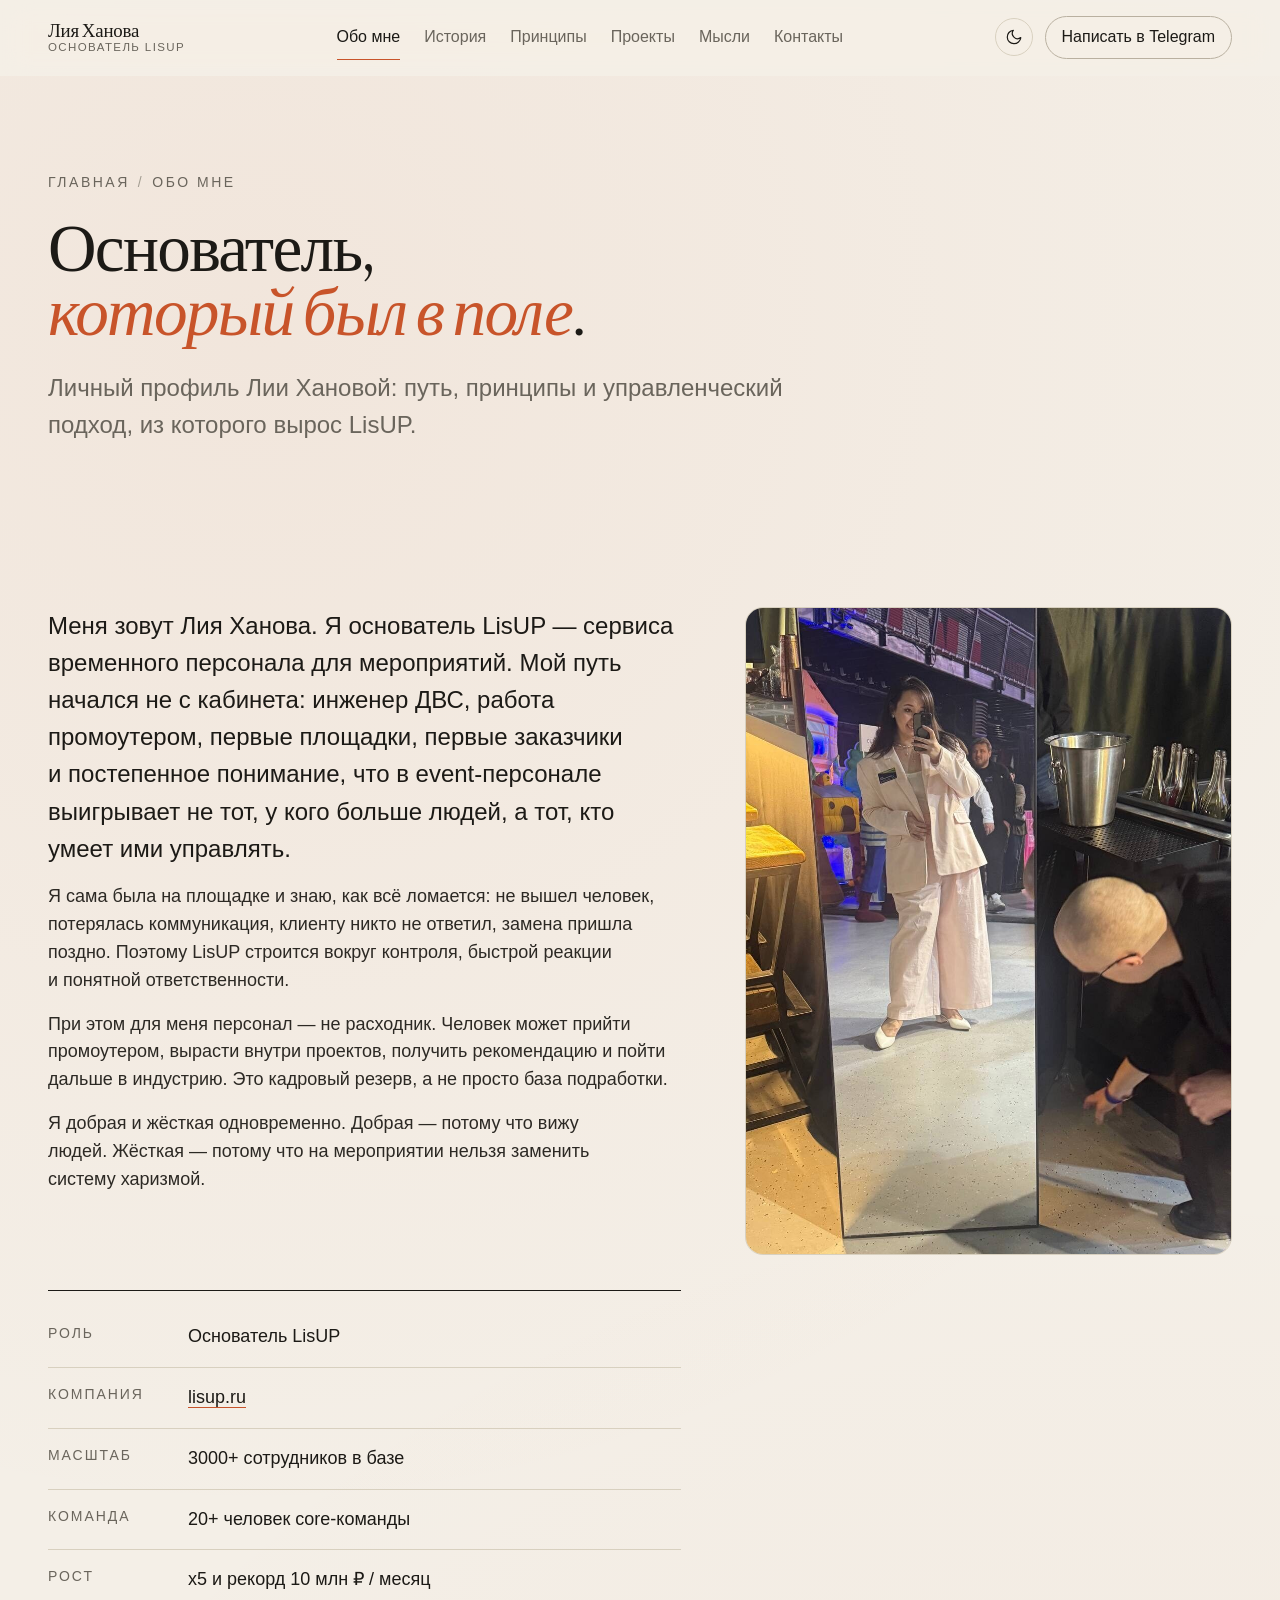
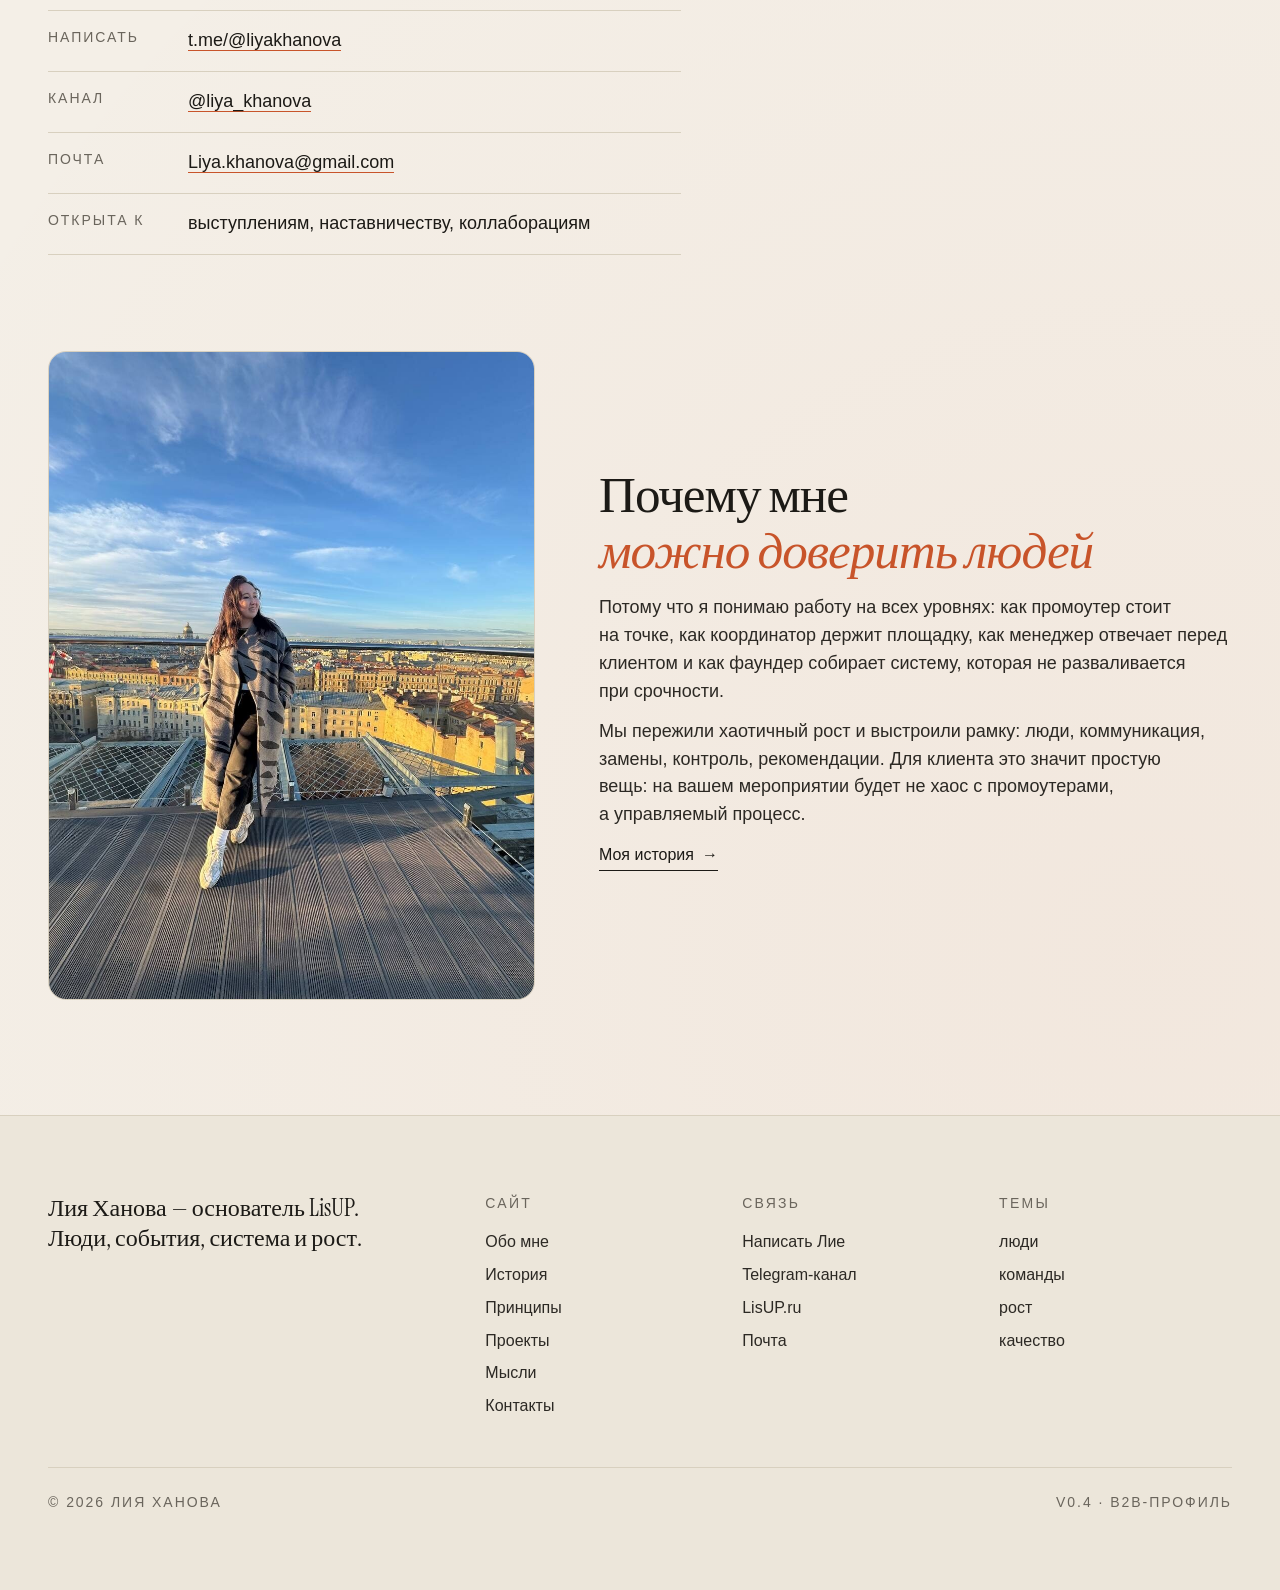
==== about.html @ 0cf1e31a "Add files via upload" ====
<!doctype html>
<html lang="ru" data-theme="light">
  <head>
    <meta charset="utf-8" />
    <meta name="viewport" content="width=device-width, initial-scale=1" />
    <title>Обо мне — Лия Ханова</title>
    <meta name="description" content="Кто я: человек, руководитель и основатель LisUP. Личный профиль без резюме." />
    <meta name="theme-color" content="#F4EFE7" />
    <meta property="og:title" content="Обо мне — Лия Ханова" />
    <meta property="og:description" content="Кто я: человек, руководитель и основатель LisUP. Личный профиль без резюме." />
    <meta property="og:type" content="profile" />
    <meta property="og:locale" content="ru_RU" />
    <meta property="og:image" content="assets/images/liya-hero-portrait.jpg" />

    <link rel="preconnect" href="https://api.fontshare.com" />
    <link rel="preconnect" href="https://fonts.googleapis.com" />
    <link rel="preconnect" href="https://fonts.gstatic.com" crossorigin />
    <link href="https://api.fontshare.com/v2/css?f[]=satoshi@300,400,500,700&display=swap" rel="stylesheet" />
    <link href="https://fonts.googleapis.com/css2?family=Instrument+Serif:ital@0;1&display=swap" rel="stylesheet" />

    <link rel="stylesheet" href="styles.css" />

    <script type="application/ld+json">
      {
        "@context": "https://schema.org",
        "@type": "Person",
        "name": "Лия Ханова",
        "jobTitle": "Основатель LisUP",
        "url": "https://lisup.ru",
        "email": "Liya.khanova@gmail.com",
        "sameAs": ["https://t.me/liyakhanova", "https://t.me/liya_khanova", "https://lisup.ru"],
        "worksFor": { "@type": "Organization", "name": "LisUP", "url": "https://lisup.ru" }
      }
    </script>
  </head>
  <body>
    <a class="sr-only-focusable" href="#main">Перейти к содержимому</a>

    <header class="site-header" id="header">
      <a class="brand" href="index.html" aria-label="Лия Ханова, на главную">
        <span class="brand__text">
          <span class="brand__name">Лия Ханова</span>
          <span class="brand__role">основатель LisUP</span>
        </span>
      </a>

      <nav class="site-nav" aria-label="Главная навигация">
          <a href="about.html" aria-current="page">Обо мне</a>
          <a href="story.html">История</a>
          <a href="principles.html">Принципы</a>
          <a href="projects.html">Проекты</a>
          <a href="thoughts.html">Мысли</a>
          <a href="contacts.html">Контакты</a>
      </nav>

      <div class="header-actions">
        <button class="theme-toggle" data-theme-toggle aria-label="Переключить тему" type="button"></button>
        <a class="btn btn--ghost header-cta" href="https://t.me/liyakhanova" target="_blank" rel="noopener">Написать в&nbsp;Telegram</a>
      </div>

      <button class="menu-toggle" type="button" aria-label="Открыть меню" aria-expanded="false" aria-controls="mobile-nav">
        <span></span><span></span><span></span>
      </button>
    </header>

    <div class="mobile-nav" id="mobile-nav" hidden>
      <a href="index.html">Главная</a>
      <a href="about.html" aria-current="page">Обо мне</a>
      <a href="story.html">История</a>
      <a href="principles.html">Принципы</a>
      <a href="projects.html">Проекты</a>
      <a href="thoughts.html">Мысли</a>
      <a href="contacts.html">Контакты</a>
      <a href="https://t.me/liyakhanova" target="_blank" rel="noopener">Написать →</a>
      <a href="https://t.me/liya_khanova" target="_blank" rel="noopener">Почитать канал →</a>
      <a href="https://lisup.ru" target="_blank" rel="noopener">LisUP →</a>
    </div>

    <main id="main">
      <header class="page-head">
        <p class="page-head__crumbs"><a href="index.html">Главная</a><span aria-hidden="true">/</span><span>обо&nbsp;мне</span></p>
        <h1>Основатель,<br /><em>который был в&nbsp;поле</em>.</h1>
        <p class="page-head__lede">Личный профиль Лии Хановой: путь, принципы и&nbsp;управленческий подход, из&nbsp;которого вырос LisUP.</p>
      </header>

      <section class="about section">
        <div class="about__grid">
          <div class="about__intro">
            <p>
              Меня зовут Лия Ханова. Я&nbsp;основатель LisUP&nbsp;— сервиса временного
              персонала для мероприятий. Мой путь начался не&nbsp;с&nbsp;кабинета:
              инженер ДВС, работа промоутером, первые площадки, первые заказчики
              и&nbsp;постепенное понимание, что в&nbsp;event-персонале выигрывает
              не&nbsp;тот, у&nbsp;кого больше людей, а&nbsp;тот, кто умеет ими управлять.
            </p>
            <p>
              Я&nbsp;сама была на&nbsp;площадке и&nbsp;знаю, как всё ломается:
              не&nbsp;вышел человек, потерялась коммуникация, клиенту никто
              не&nbsp;ответил, замена пришла поздно. Поэтому LisUP строится
              вокруг контроля, быстрой реакции и&nbsp;понятной ответственности.
            </p>
            <p>
              При этом для меня персонал&nbsp;— не&nbsp;расходник. Человек может
              прийти промоутером, вырасти внутри проектов, получить рекомендацию
              и&nbsp;пойти дальше в&nbsp;индустрию. Это кадровый резерв, а&nbsp;не&nbsp;просто
              база подработки.
            </p>
            <p>
              Я&nbsp;добрая и&nbsp;жёсткая одновременно. Добрая&nbsp;— потому что
              вижу людей. Жёсткая&nbsp;— потому что на&nbsp;мероприятии нельзя
              заменить систему харизмой.
            </p>
          </div>

          <figure class="about__photo">
            <img src="assets/images/liya-mirror-portrait.jpg" alt="Лия в светлом костюме перед зеркалом" width="960" height="1280" loading="lazy" decoding="async" />
          </figure>

          <aside class="about__facts">
            <dl>
              <div><dt>Роль</dt><dd>Основатель LisUP</dd></div>
              <div><dt>Компания</dt><dd><a href="https://lisup.ru" target="_blank" rel="noopener">lisup.ru</a></dd></div>
              <div><dt>Масштаб</dt><dd>3000+ сотрудников в&nbsp;базе</dd></div>
              <div><dt>Команда</dt><dd>20+ человек core-команды</dd></div>
              <div><dt>Рост</dt><dd>x5 и&nbsp;рекорд 10&nbsp;млн ₽ / месяц</dd></div>
              <div><dt>Написать</dt><dd><a href="https://t.me/liyakhanova" target="_blank" rel="noopener">t.me/@liyakhanova</a></dd></div>
              <div><dt>Канал</dt><dd><a href="https://t.me/liya_khanova" target="_blank" rel="noopener">@liya_khanova</a></dd></div>
              <div><dt>Почта</dt><dd><a href="mailto:Liya.khanova@gmail.com">Liya.khanova@gmail.com</a></dd></div>
              <div><dt>Открыта&nbsp;к</dt><dd>выступлениям, наставничеству, коллаборациям</dd></div>
            </dl>
          </aside>
        </div>

        <div class="about__second">
          <figure>
            <img src="assets/images/liya-hero-rooftop.jpg" alt="Лия на крыше с панорамой города" width="960" height="1280" loading="lazy" decoding="async" />
          </figure>
          <div>
            <h2>Почему мне<br /><em>можно доверить людей</em></h2>
            <p>
              Потому что я&nbsp;понимаю работу на&nbsp;всех уровнях: как промоутер
              стоит на&nbsp;точке, как координатор держит площадку, как менеджер
              отвечает перед клиентом и&nbsp;как фаундер собирает систему, которая
              не&nbsp;разваливается при срочности.
            </p>
            <p>
              Мы&nbsp;пережили хаотичный рост и&nbsp;выстроили рамку: люди,
              коммуникация, замены, контроль, рекомендации. Для клиента это
              значит простую вещь: на&nbsp;вашем мероприятии будет не&nbsp;хаос
              с&nbsp;промоутерами, а&nbsp;управляемый процесс.
            </p>
            <p>
              <a class="link-arrow" href="story.html">Моя история <span aria-hidden="true">→</span></a>
            </p>
          </div>
        </div>
      </section>

    </main>

    <footer class="site-footer">
      <div class="site-footer__inner">
        <div class="site-footer__brand">
          <p class="site-footer__tag">
            Лия Ханова — основатель LisUP.<br />
            Люди, события, система и&nbsp;рост.
          </p>
        </div>

        <nav class="site-footer__nav" aria-label="Подвал">
          <div>
            <p class="site-footer__heading">Сайт</p>
            <a href="about.html">Обо мне</a>
            <a href="story.html">История</a>
            <a href="principles.html">Принципы</a>
            <a href="projects.html">Проекты</a>
            <a href="thoughts.html">Мысли</a>
            <a href="contacts.html">Контакты</a>
          </div>
          <div>
            <p class="site-footer__heading">Связь</p>
            <a href="https://t.me/liyakhanova" target="_blank" rel="noopener">Написать Лие</a>
            <a href="https://t.me/liya_khanova" target="_blank" rel="noopener">Telegram-канал</a>
            <a href="https://lisup.ru" target="_blank" rel="noopener">LisUP.ru</a>
            <a href="mailto:Liya.khanova@gmail.com">Почта</a>
          </div>
          <div>
            <p class="site-footer__heading">Темы</p>
            <span>люди</span>
            <span>команды</span>
            <span>рост</span>
            <span>качество</span>
          </div>
        </nav>
      </div>

      <div class="site-footer__legal">
        <span>© 2026 Лия Ханова</span>
        <span>v0.4 · B2B-профиль</span>
      </div>
    </footer>

    <script src="script.js" defer></script>
  <script data-pplx-inline-edit>
(function () {
  if (window === window.top) return;

  const allowedParentOrigins = ["https://www.perplexity.ai","https://perplexity.ai","https://testing.perplexity.ai","https://staging.perplexity.ai","https://*.preview.i.perplexity.ai","http://localhost:3000","http://127.0.0.1:3000","http://localhost:5173","http://127.0.0.1:5173"];
  const MAX_FONT_BYTES = 500 * 1024;
  const MAX_TOTAL_FONT_BYTES = 2 * 1024 * 1024;
  let scrollForwarding = false;
  let scrollRaf = 0;
  let trustedTopOrigin = null;

  // Allow entries like "https://*.preview.i.perplexity.ai" — the wildcard
  // matches a single DNS label (no dots), so "https://*.foo" cannot stretch
  // across multiple labels.
  function matchesAllowedOrigin(origin) {
    if (!origin) return false;
    for (const entry of allowedParentOrigins) {
      if (!entry.includes("*")) {
        if (entry === origin) return true;
        continue;
      }
      const pattern = new RegExp(
        "^" +
          entry.replace(/[.+?^${}()|[\]\\]/g, "\\$&").replace(/\*/g, "[^.]+") +
          "$",
      );
      if (pattern.test(origin)) return true;
    }
    return false;
  }

  // Trust decision: when the sender is same-origin-visible (event.origin is a
  // real origin like https://www.perplexity.ai) we trust event.origin directly.
  // When event.origin is "null" (opaque broker srcdoc), we fall back to the
  // broker's stamped `parentOrigin` to identify the top window. The fallback
  // is claim-only — we rely on the browser's native `targetOrigin` enforcement
  // on the response path (see postToTrustedTop) to ensure replies can't be
  // delivered to anyone but the actual top window of that claimed origin.
  function getTrustedParentOrigin(event) {
    const forwardedParentOrigin =
      typeof event.data.parentOrigin === "string" ? event.data.parentOrigin : null;
    const parentOrigin = event.origin === "null" ? forwardedParentOrigin : event.origin;
    return matchesAllowedOrigin(parentOrigin) ? parentOrigin : null;
  }

  // All responses go to window.top with targetOrigin = the allowlisted origin.
  // An attacker that iframes us inside their own null-origin broker can claim
  // any parentOrigin they like, but the browser will drop the reply whenever
  // the real top's origin doesn't match — so the screenshot never leaves.
  function postToTrustedTop(message) {
    if (!trustedTopOrigin) return;
    try {
      window.top.postMessage(message, trustedTopOrigin);
    } catch (_error) {}
  }

  function inlineAll(original, clone) {
    if (original.nodeType !== 1 || clone.nodeType !== 1) return;

    try {
      const computedStyle = getComputedStyle(original);
      // cssText on a computed style is the serialized declaration in modern
      // Chromium/Safari — a single read beats enumerating ~400 longhand
      // properties. Firefox returns "" here, so we fall back on empty.
      const serialized = computedStyle.cssText;
      if (serialized) {
        clone.style.cssText = serialized;
      } else {
        const parts = new Array(computedStyle.length);
        for (let index = 0; index < computedStyle.length; index += 1) {
          const property = computedStyle[index];
          parts[index] = `${property}:${computedStyle.getPropertyValue(property)};`;
        }
        clone.style.cssText = parts.join("");
      }
    } catch (_error) {}

    const originalChildren = original.children;
    const clonedChildren = clone.children;
    for (
      let index = 0;
      index < originalChildren.length && index < clonedChildren.length;
      index += 1
    ) {
      inlineAll(originalChildren[index], clonedChildren[index]);
    }
  }

  function extractFontUrl(srcValue) {
    const matches = [
      ...srcValue.matchAll(
        /url\(["']?([^"')]+)["']?\)(?:\s*format\(["']?([^"')]+)["']?\))?/gi,
      ),
    ];
    if (matches.length === 0) return null;
    const woff2 = matches.find((m) => m[2] && m[2].toLowerCase().includes("woff2"));
    if (woff2) return woff2[1];
    const woff = matches.find((m) => m[2] && m[2].toLowerCase().includes("woff"));
    if (woff) return woff[1];
    return matches[0][1];
  }

  // Cache resolved font URL -> data URI across captures. Fonts on a page
  // essentially never change, and a batch run emits multiple captures back to
  // back — without this we'd refetch + re-base64 every time.
  const fontDataUriCache = new Map();
  const SRC_DECLARATION_RE = /src\s*:\s*[^;}]+/i;

  async function fetchAsDataUri(url) {
    if (fontDataUriCache.has(url)) return fontDataUriCache.get(url);
    let dataUri = null;
    try {
      const response = await fetch(url, { mode: "cors", credentials: "omit" });
      if (response.ok) {
        const blob = await response.blob();
        if (blob.size <= MAX_FONT_BYTES) {
          dataUri = await new Promise((resolve) => {
            const reader = new FileReader();
            reader.onloadend = () =>
              resolve(typeof reader.result === "string" ? reader.result : null);
            reader.onerror = () => resolve(null);
            reader.readAsDataURL(blob);
          });
        }
      }
    } catch (_error) {
      dataUri = null;
    }
    fontDataUriCache.set(url, dataUri);
    return dataUri;
  }

  function collectFontFaceRuleTexts() {
    const rules = [];
    for (const sheet of document.styleSheets) {
      let cssRules;
      try {
        cssRules = sheet.cssRules;
      } catch (_error) {
        continue;
      }
      if (!cssRules) continue;
      for (const rule of cssRules) {
        const cssText = rule.cssText || "";
        if (cssText.startsWith("@font-face")) rules.push(cssText);
      }
    }
    return rules;
  }

  async function buildInlinedFontCss() {
    const ruleTexts = collectFontFaceRuleTexts();
    if (ruleTexts.length === 0) return null;

    const resolved = ruleTexts.map((cssText) => {
      if (!SRC_DECLARATION_RE.test(cssText)) return null;
      const srcMatch = cssText.match(/src\s*:\s*([^;}]+)[;}]/i);
      if (!srcMatch) return null;
      const url = extractFontUrl(srcMatch[1]);
      if (!url) return null;
      try {
        return { cssText, url: new URL(url, document.baseURI).href };
      } catch (_error) {
        return null;
      }
    });

    const dataUris = await Promise.all(
      resolved.map((entry) => (entry ? fetchAsDataUri(entry.url) : Promise.resolve(null))),
    );

    const inlined = [];
    let totalBytes = 0;
    for (let index = 0; index < resolved.length; index += 1) {
      const entry = resolved[index];
      const dataUri = dataUris[index];
      if (!entry || !dataUri) continue;
      const approxBytes = dataUri.length * 0.75;
      if (totalBytes + approxBytes > MAX_TOTAL_FONT_BYTES) break;
      totalBytes += approxBytes;
      inlined.push(entry.cssText.replace(SRC_DECLARATION_RE, `src: url("${dataUri}")`));
    }
    return inlined.length > 0 ? inlined.join("\n") : null;
  }

  function stripExternal(clone) {
    const images = clone.querySelectorAll("img");
    for (let index = 0; index < images.length; index += 1) {
      const src = images[index].getAttribute("src");
      if (src && !src.startsWith("data:")) images[index].removeAttribute("src");
    }

    const elements = clone.querySelectorAll("*");
    for (let index = 0; index < elements.length; index += 1) {
      const style = elements[index].style.cssText;
      if (style && style.includes("url(")) {
        elements[index].style.cssText = style.replace(
          /url\(["']?(?!data:)[^)"']*["']?\)/gi,
          "none",
        );
      }
    }
  }

  function emitScroll() {
    scrollRaf = 0;
    if (!scrollForwarding) return;
    postToTrustedTop({
      type: "INLINE_EDIT_SCROLL",
      scrollX: window.scrollX,
      scrollY: window.scrollY,
    });
  }

  window.addEventListener(
    "scroll",
    function () {
      if (!scrollForwarding || scrollRaf) return;
      scrollRaf = requestAnimationFrame(emitScroll);
    },
    { passive: true, capture: true },
  );

  async function handleCaptureRequest(event) {
    const requestId = event.data.requestId;
    const scrollX = window.scrollX;
    const scrollY = window.scrollY;
    const width = window.innerWidth;
    const height = window.innerHeight;

    function postResult(dataUrl) {
      postToTrustedTop({
        type: "INLINE_EDIT_SCREENSHOT_RESULT",
        requestId,
        dataUrl,
        scrollX,
        scrollY,
      });
    }

    try {
      // Wait for any pending web fonts to resolve so both inline metrics and
      // the @font-face inlining below see the same loaded faces.
      if (document.fonts && document.fonts.ready) {
        try {
          await document.fonts.ready;
        } catch (_error) {}
      }

      const clone = document.documentElement.cloneNode(true);
      inlineAll(document.documentElement, clone);

      const removedNodes = clone.querySelectorAll("script,link[rel=\"stylesheet\"],style");
      for (let index = 0; index < removedNodes.length; index += 1) {
        removedNodes[index].remove();
      }

      stripExternal(clone);

      // Re-embed web fonts as data-URI @font-face rules so the SVG rasterizer
      // can resolve them — external font URLs aren't fetched during
      // foreignObject rendering, which would otherwise force a fallback face
      // and change text metrics.
      const inlinedFontCss = await buildInlinedFontCss();
      if (inlinedFontCss) {
        const styleEl = document.createElement("style");
        styleEl.textContent = inlinedFontCss;
        const head = clone.querySelector("head");
        if (head) head.appendChild(styleEl);
        else clone.insertBefore(styleEl, clone.firstChild);
      }

      const html = new XMLSerializer().serializeToString(clone);
      const svg =
        `<svg xmlns="http://www.w3.org/2000/svg" width="${width}" height="${height}">` +
        '<foreignObject width="100%" height="100%">' +
        `<div xmlns="http://www.w3.org/1999/xhtml" style="width:${width}px;height:${height}px;overflow:hidden">` +
        `<div style="transform:translate(-${scrollX}px,-${scrollY}px);transform-origin:top left">` +
        html +
        "</div></div></foreignObject></svg>";
      const svgUrl = `data:image/svg+xml;charset=utf-8,${encodeURIComponent(svg)}`;
      const image = new Image();
      image.onload = function () {
        const canvas = document.createElement("canvas");
        canvas.width = width;
        canvas.height = height;
        canvas.getContext("2d").drawImage(image, 0, 0);
        postResult(canvas.toDataURL("image/png"));
      };
      image.onerror = function () {
        postResult(null);
      };
      image.src = svgUrl;
    } catch (_error) {
      postResult(null);
    }
  }

  window.addEventListener("message", function (event) {
    if (!event.data) return;
    // Only accept messages from the direct parent frame. Blocks sibling /
    // unrelated-window postMessage senders that could otherwise reach us.
    if (event.source !== window.parent) return;

    const trustedParentOrigin = getTrustedParentOrigin(event);
    if (!trustedParentOrigin) return;
    trustedTopOrigin = trustedParentOrigin;

    if (event.data.type === "INLINE_EDIT_SCROLL_START") {
      scrollForwarding = true;
      emitScroll();
      return;
    }

    if (event.data.type === "INLINE_EDIT_SCROLL_STOP") {
      scrollForwarding = false;
      if (scrollRaf) cancelAnimationFrame(scrollRaf);
      scrollRaf = 0;
      return;
    }

    if (event.data.type !== "INLINE_EDIT_CAPTURE_REQUEST") return;

    handleCaptureRequest(event);
  });
})();


</script></body>
</html>
---- styles.css ----
/* ==========================================================================
   Liya Khanova — Personal Profile (multipage)
   Editorial-modern: warm paper, deep ink, single warm clay accent.
   Display: Instrument Serif (italic for emotion). Body: Satoshi.
   ========================================================================== */

/* ---------- Tokens ---------- */

:root,
[data-theme='light'] {
  --paper: #f4efe7;
  --paper-2: #ece6da;
  --paper-3: #e3dccd;
  --color-bg: var(--paper);
  --color-surface: #faf6ee;
  --color-surface-2: #efe9dd;

  --ink: #1c1a16;
  --ink-soft: #2c2924;
  --color-text: var(--ink);
  --color-text-muted: #6a655c;
  --color-text-faint: #a39d92;
  --color-text-inverse: var(--paper);

  --accent: #c8542a;
  --accent-deep: #9d3a1a;
  --accent-soft: #e58f6c;
  --accent-tint: #f3d6c8;

  --color-primary: var(--accent);
  --color-primary-hover: var(--accent-deep);

  --border: #d8d0bf;
  --border-strong: #b9b0a0;

  --text-xs: clamp(0.75rem, 0.7rem + 0.25vw, 0.875rem);
  --text-sm: clamp(0.875rem, 0.8rem + 0.35vw, 1rem);
  --text-base: clamp(1rem, 0.95rem + 0.25vw, 1.125rem);
  --text-lg: clamp(1.125rem, 1rem + 0.75vw, 1.5rem);
  --text-xl: clamp(1.5rem, 1.2rem + 1.25vw, 2.25rem);
  --text-2xl: clamp(2rem, 1.2rem + 2.5vw, 3.5rem);
  --text-3xl: clamp(2.5rem, 1rem + 4vw, 5rem);
  --text-hero: clamp(2.65rem, 0.75rem + 5.35vw, 6.15rem);

  --space-1: 0.25rem;
  --space-2: 0.5rem;
  --space-3: 0.75rem;
  --space-4: 1rem;
  --space-5: 1.25rem;
  --space-6: 1.5rem;
  --space-8: 2rem;
  --space-10: 2.5rem;
  --space-12: 3rem;
  --space-16: 4rem;
  --space-20: 5rem;
  --space-24: 6rem;
  --space-32: 8rem;

  --radius-sm: 4px;
  --radius-md: 10px;
  --radius-lg: 18px;
  --radius-xl: 28px;
  --radius-full: 9999px;

  --transition: 220ms cubic-bezier(0.16, 1, 0.3, 1);

  --content-narrow: 720px;
  --content-default: 1080px;
  --content-wide: 1280px;

  --font-display: 'Instrument Serif', 'Iowan Old Style', Georgia, serif;
  --font-body:
    'Satoshi', 'Inter', -apple-system, BlinkMacSystemFont, 'Segoe UI', sans-serif;
}

[data-theme='dark'] {
  --paper: #14110d;
  --paper-2: #1b1814;
  --paper-3: #221e18;
  --color-bg: var(--paper);
  --color-surface: #1b1814;
  --color-surface-2: #211d17;

  --ink: #ece5d4;
  --ink-soft: #d8d1bf;
  --color-text: var(--ink);
  --color-text-muted: #9a9282;
  --color-text-faint: #6a6356;
  --color-text-inverse: #1c1a16;

  --accent: #e57b4f;
  --accent-deep: #c8542a;
  --accent-soft: #f4a884;
  --accent-tint: #3a2a22;

  --color-primary: var(--accent);
  --color-primary-hover: var(--accent-soft);

  --border: #36312a;
  --border-strong: #514a40;
}

/* ---------- Reset & base ---------- */

*,
*::before,
*::after {
  box-sizing: border-box;
  margin: 0;
  padding: 0;
}

html {
  -webkit-font-smoothing: antialiased;
  -moz-osx-font-smoothing: grayscale;
  text-rendering: optimizeLegibility;
  scroll-behavior: smooth;
  scroll-padding-top: 96px;
}

body {
  min-height: 100dvh;
  font-family: var(--font-body);
  font-size: var(--text-base);
  line-height: 1.55;
  color: var(--color-text);
  background: var(--color-bg);
  font-feature-settings: 'ss01', 'ss02', 'cv11';
  background-image:
    radial-gradient(circle at 20% 10%, color-mix(in oklab, var(--accent) 6%, transparent), transparent 40%),
    radial-gradient(circle at 90% 80%, color-mix(in oklab, var(--accent) 5%, transparent), transparent 50%);
}

img,
svg,
video {
  display: block;
  max-width: 100%;
  height: auto;
}
ul[role='list'],
ol[role='list'] {
  list-style: none;
}
input,
button,
textarea,
select {
  font: inherit;
  color: inherit;
}
button {
  cursor: pointer;
  background: none;
  border: none;
}

h1,
h2,
h3,
h4 {
  text-wrap: balance;
  line-height: 1.08;
  font-weight: 500;
  letter-spacing: -0.01em;
}
p {
  text-wrap: pretty;
  max-width: 64ch;
}

a {
  color: inherit;
  text-decoration: none;
  transition:
    color var(--transition),
    background var(--transition),
    border-color var(--transition),
    opacity var(--transition);
}

::selection {
  background: var(--accent);
  color: var(--paper);
}

:focus-visible {
  outline: 2px solid var(--accent);
  outline-offset: 3px;
  border-radius: 4px;
}

@media (prefers-reduced-motion: reduce) {
  *,
  *::before,
  *::after {
    animation-duration: 0.01ms !important;
    animation-iteration-count: 1 !important;
    transition-duration: 0.01ms !important;
    scroll-behavior: auto !important;
  }
}

.sr-only-focusable {
  position: absolute;
  left: -9999px;
}
.sr-only-focusable:focus {
  left: var(--space-4);
  top: var(--space-4);
  background: var(--ink);
  color: var(--paper);
  padding: var(--space-2) var(--space-4);
  z-index: 100;
  border-radius: 4px;
}

/* ---------- Layout helpers ---------- */

.section {
  padding-block: clamp(var(--space-16), 9vw, var(--space-32));
  padding-inline: clamp(var(--space-4), 4vw, var(--space-12));
  max-width: var(--content-wide);
  margin-inline: auto;
}

.section--narrow {
  max-width: 920px;
}

.section__num {
  font-family: var(--font-body);
  font-size: var(--text-xs);
  letter-spacing: 0.18em;
  text-transform: uppercase;
  color: var(--color-text-muted);
  margin-bottom: var(--space-8);
}

.section__title {
  font-family: var(--font-display);
  font-size: var(--text-2xl);
  font-weight: 400;
  line-height: 1;
  letter-spacing: -0.02em;
  color: var(--ink);
  margin-bottom: var(--space-6);
}
.section__title em {
  font-style: italic;
  color: var(--accent);
}

.section__lede {
  font-size: var(--text-lg);
  color: var(--color-text-muted);
  max-width: 56ch;
  margin-bottom: var(--space-12);
}

/* ---------- Buttons ---------- */

.btn {
  display: inline-flex;
  align-items: center;
  gap: var(--space-2);
  padding: 0.75rem 1.25rem;
  font-size: var(--text-sm);
  font-weight: 500;
  border-radius: var(--radius-full);
  border: 1px solid transparent;
  cursor: pointer;
  white-space: nowrap;
}
.btn--primary {
  background: var(--ink);
  color: var(--paper);
}
.btn--primary:hover {
  background: var(--accent);
  color: var(--paper);
}
.btn--ghost {
  background: transparent;
  color: var(--ink);
  border-color: var(--border-strong);
}
.btn--ghost:hover {
  border-color: var(--ink);
  background: var(--ink);
  color: var(--paper);
}

/* ---------- Header ---------- */

.site-header {
  position: sticky;
  top: 0;
  z-index: 50;
  display: flex;
  align-items: center;
  gap: var(--space-6);
  padding: var(--space-4) clamp(var(--space-4), 4vw, var(--space-12));
  background: color-mix(in oklab, var(--paper) 88%, transparent);
  backdrop-filter: saturate(180%) blur(14px);
  -webkit-backdrop-filter: saturate(180%) blur(14px);
  border-bottom: 1px solid transparent;
  transition: border-color var(--transition);
}
.site-header.is-scrolled {
  border-bottom-color: var(--border);
}

.brand {
  display: flex;
  align-items: center;
  color: var(--ink);
  flex-shrink: 0;
}
.brand__text {
  display: flex;
  flex-direction: column;
  line-height: 1.1;
}
.brand__name {
  font-family: var(--font-display);
  font-size: 1.18rem;
  letter-spacing: -0.01em;
}
.brand__role {
  font-size: 0.72rem;
  letter-spacing: 0.12em;
  text-transform: uppercase;
  color: var(--color-text-muted);
}

.site-nav {
  display: flex;
  gap: var(--space-6);
  margin-inline: auto;
}
.site-nav a {
  font-size: var(--text-sm);
  color: var(--color-text-muted);
  position: relative;
  padding: var(--space-2) 0;
}
.site-nav a:hover,
.site-nav a[aria-current='page'] {
  color: var(--ink);
}
.site-nav a::after {
  content: '';
  position: absolute;
  inset: auto 0 -2px 0;
  height: 1px;
  background: var(--accent);
  transform: scaleX(0);
  transform-origin: left;
  transition: transform var(--transition);
}
.site-nav a:hover::after,
.site-nav a[aria-current='page']::after {
  transform: scaleX(1);
}

.header-actions {
  display: flex;
  align-items: center;
  gap: var(--space-3);
}
.theme-toggle {
  width: 38px;
  height: 38px;
  display: grid;
  place-items: center;
  border-radius: 50%;
  border: 1px solid var(--border);
  color: var(--ink);
}
.theme-toggle:hover {
  border-color: var(--ink);
  background: var(--ink);
  color: var(--paper);
}
.header-cta {
  padding: 0.5rem 1rem;
  font-size: var(--text-sm);
}

.menu-toggle {
  display: none;
  width: 40px;
  height: 40px;
  flex-direction: column;
  justify-content: center;
  gap: 5px;
  align-items: center;
  border: 1px solid var(--border);
  border-radius: 50%;
  color: var(--ink);
}
.menu-toggle span {
  display: block;
  width: 16px;
  height: 1.5px;
  background: currentColor;
}

.mobile-nav {
  position: fixed;
  inset: 64px 0 auto 0;
  z-index: 49;
  background: var(--paper);
  border-bottom: 1px solid var(--border);
  padding: var(--space-6) var(--space-4) var(--space-8);
  display: none; /* show only on mobile breakpoint when not [hidden] */
  flex-direction: column;
  gap: var(--space-4);
}
.mobile-nav[hidden] {
  display: none !important;
}
.mobile-nav a {
  font-family: var(--font-display);
  font-size: var(--text-xl);
  color: var(--ink);
  border-bottom: 1px solid var(--border);
  padding-bottom: var(--space-2);
}
.mobile-nav a[aria-current='page'] {
  color: var(--accent);
}

@media (max-width: 980px) {
  .site-nav,
  .header-cta {
    display: none;
  }
  .menu-toggle {
    display: flex;
  }
  .header-actions {
    margin-inline-start: auto;
  }
  .mobile-nav:not([hidden]) {
    display: flex;
  }
}

/* ---------- Page Header (interior pages) ---------- */

.page-head {
  max-width: var(--content-wide);
  margin: 0 auto;
  padding: clamp(var(--space-12), 8vw, var(--space-24)) clamp(var(--space-4), 4vw, var(--space-12)) clamp(var(--space-8), 4vw, var(--space-12));
}
.page-head__crumbs {
  display: flex;
  gap: var(--space-2);
  align-items: center;
  font-size: var(--text-xs);
  letter-spacing: 0.18em;
  text-transform: uppercase;
  color: var(--color-text-muted);
  margin-bottom: var(--space-6);
}
.page-head__crumbs a:hover {
  color: var(--accent);
}
.page-head__crumbs span[aria-hidden='true'] {
  color: var(--color-text-faint);
}
.page-head h1 {
  font-family: var(--font-display);
  font-weight: 400;
  font-size: var(--text-3xl);
  line-height: 0.95;
  letter-spacing: -0.025em;
  color: var(--ink);
  max-width: 22ch;
}
.page-head h1 em {
  font-style: italic;
  color: var(--accent);
}
.page-head__lede {
  margin-top: var(--space-6);
  font-size: var(--text-lg);
  color: var(--color-text-muted);
  max-width: 60ch;
}

/* ---------- Hero (home) ---------- */

.hero {
  max-width: var(--content-wide);
  margin-inline: auto;
  padding: clamp(var(--space-10), 5vw, var(--space-20)) clamp(var(--space-4), 4vw, var(--space-12));
  display: grid;
  grid-template-columns: 1.4fr 1fr;
  gap: clamp(var(--space-8), 5vw, var(--space-16));
  align-items: center;
  min-height: calc(100vh - 76px);
}
.hero__grid {
  display: flex;
  flex-direction: column;
  gap: var(--space-5);
}

.hero__eyebrow {
  display: inline-flex;
  align-items: center;
  gap: var(--space-2);
  font-size: var(--text-xs);
  letter-spacing: 0.18em;
  text-transform: uppercase;
  color: var(--color-text-muted);
}
.hero__eyebrow .dot {
  width: 8px;
  height: 8px;
  border-radius: 50%;
  background: var(--accent);
  box-shadow: 0 0 0 4px color-mix(in oklab, var(--accent) 25%, transparent);
}

.hero__title {
  font-family: var(--font-display);
  font-weight: 400;
  font-size: var(--text-hero);
  line-height: 0.95;
  letter-spacing: -0.025em;
  color: var(--ink);
}
.hero__title em {
  font-style: italic;
  color: var(--accent);
}

.hero__lede {
  font-size: clamp(1.05rem, 0.95rem + 0.45vw, 1.32rem);
  color: var(--ink-soft);
  max-width: 52ch;
  line-height: 1.42;
}

.hero__actions {
  display: flex;
  gap: var(--space-3);
  flex-wrap: wrap;
  margin-top: var(--space-2);
}

.hero__meta {
  margin-top: var(--space-5);
  display: grid;
  grid-template-columns: repeat(2, minmax(0, 1fr));
  gap: var(--space-6);
  padding-top: var(--space-6);
  border-top: 1px solid var(--border);
  max-width: 540px;
}
.hero__meta div {
  display: flex;
  flex-direction: column;
  gap: 2px;
}
.hero__meta-key {
  font-size: var(--text-xs);
  letter-spacing: 0.16em;
  text-transform: uppercase;
  color: var(--color-text-faint);
}
.hero__meta-val {
  font-size: var(--text-sm);
  color: var(--ink-soft);
}

.hero__portrait {
  position: relative;
  background: var(--paper-2);
  border: 1px solid var(--border);
  border-radius: var(--radius-xl);
  padding: var(--space-3);
  aspect-ratio: 1 / 1;
  overflow: hidden;
}
.hero__portrait img {
  width: 100%;
  height: 100%;
  object-fit: cover;
  object-position: 60% 30%;
  border-radius: calc(var(--radius-xl) - 8px);
}
.hero__sticker {
  position: absolute;
  inset: var(--space-5) auto auto var(--space-5);
  background: var(--paper);
  border: 1px solid var(--ink);
  padding: 6px 14px;
  border-radius: var(--radius-full);
  font-size: 0.72rem;
  letter-spacing: 0.18em;
  color: var(--ink);
}
.hero__caption {
  position: absolute;
  inset: auto var(--space-5) var(--space-5) auto;
  background: var(--paper);
  border: 1px solid var(--border);
  padding: var(--space-2) var(--space-3);
  border-radius: var(--radius-full);
  font-size: var(--text-xs);
  letter-spacing: 0.04em;
  display: flex;
  align-items: center;
  gap: var(--space-2);
  color: var(--color-text-muted);
}

@media (max-width: 880px) {
  .hero {
    grid-template-columns: 1fr;
    min-height: auto;
    padding-block: var(--space-12);
  }
  .hero__portrait {
    order: -1;
    aspect-ratio: 1 / 1;
    max-width: 480px;
    margin-inline: auto;
    width: 100%;
  }
}

/* ---------- Ticker ---------- */

.ticker {
  border-top: 1px solid var(--border);
  border-bottom: 1px solid var(--border);
  background: var(--paper-2);
  overflow: hidden;
  font-family: var(--font-display);
  font-style: italic;
  font-size: clamp(2rem, 4vw, 4rem);
  color: var(--ink);
}
.ticker__track {
  display: inline-flex;
  gap: var(--space-8);
  padding: var(--space-6) 0;
  white-space: nowrap;
  animation: ticker 38s linear infinite;
}
.ticker__track span:nth-child(2n) {
  color: var(--accent);
}
@keyframes ticker {
  to {
    transform: translateX(-50%);
  }
}

/* ---------- Manifesto / pull text ---------- */

.manifesto.section {
  max-width: 1100px;
}
.manifesto__grid {
  display: grid;
  grid-template-columns: 1.6fr 1fr;
  gap: clamp(var(--space-6), 5vw, var(--space-16));
  align-items: end;
}
.manifesto__text {
  font-family: var(--font-display);
  font-size: clamp(1.5rem, 1rem + 2.5vw, 2.75rem);
  line-height: 1.18;
  color: var(--ink);
  max-width: 28ch;
  letter-spacing: -0.015em;
}
.manifesto__text mark {
  background: linear-gradient(180deg, transparent 60%, var(--accent-tint) 60%);
  color: inherit;
  padding: 0 0.1em;
}
.manifesto__photo {
  border-radius: var(--radius-lg);
  overflow: hidden;
  border: 1px solid var(--border);
  background: var(--paper-2);
}
.manifesto__photo img {
  width: 100%;
  height: 100%;
  aspect-ratio: 3 / 4;
  object-fit: cover;
  object-position: 50% 30%;
}
.manifesto__photo figcaption {
  font-size: var(--text-xs);
  letter-spacing: 0.16em;
  text-transform: uppercase;
  color: var(--color-text-muted);
  padding: var(--space-3);
  text-align: center;
}
@media (max-width: 800px) {
  .manifesto__grid {
    grid-template-columns: 1fr;
  }
}

/* ---------- Highlights (home) ---------- */

.highlights.section {
  max-width: var(--content-wide);
}
.highlights__grid {
  display: grid;
  grid-template-columns: repeat(3, 1fr);
  gap: var(--space-4);
}
.highlight {
  display: flex;
  flex-direction: column;
  border: 1px solid var(--border);
  border-radius: var(--radius-lg);
  background: var(--paper);
  overflow: hidden;
  transition: transform var(--transition), border-color var(--transition);
}
.highlight:hover {
  transform: translateY(-3px);
  border-color: var(--ink);
}
.highlight figure {
  aspect-ratio: 4 / 3;
  overflow: hidden;
  background: var(--paper-2);
}
.highlight figure img {
  width: 100%;
  height: 100%;
  object-fit: cover;
  transition: transform 600ms cubic-bezier(0.16, 1, 0.3, 1);
}
.highlight:hover figure img {
  transform: scale(1.04);
}
.highlight__body {
  padding: var(--space-5) var(--space-5) var(--space-6);
  display: flex;
  flex-direction: column;
  gap: var(--space-2);
  flex: 1;
}
.highlight__num {
  font-family: var(--font-display);
  font-style: italic;
  color: var(--accent);
  font-size: var(--text-lg);
}
.highlight h3 {
  font-family: var(--font-display);
  font-size: var(--text-xl);
  font-weight: 400;
}
.highlight p {
  color: var(--ink-soft);
  font-size: 0.98rem;
}
.highlight__more {
  margin-top: auto;
  padding-top: var(--space-3);
  font-size: var(--text-sm);
  color: var(--ink);
  border-top: 1px solid var(--border);
  display: inline-flex;
  align-items: center;
  gap: var(--space-2);
}
.highlight__more span {
  transition: transform var(--transition);
}
.highlight:hover .highlight__more {
  color: var(--accent);
}
.highlight:hover .highlight__more span {
  transform: translateX(4px);
}
@media (max-width: 800px) {
  .highlights__grid {
    grid-template-columns: 1fr;
  }
}

/* ---------- About ---------- */

.about.section {
  max-width: var(--content-wide);
}
.about__grid {
  display: grid;
  grid-template-columns: 1.3fr 1fr;
  grid-template-areas:
    'intro photo'
    'facts photo';
  gap: clamp(var(--space-6), 5vw, var(--space-16));
  align-items: start;
}
.about__intro {
  grid-area: intro;
}
.about__photo {
  grid-area: photo;
  position: sticky;
  top: 96px;
  border-radius: var(--radius-lg);
  overflow: hidden;
  border: 1px solid var(--border);
  background: var(--paper-2);
}
.about__photo img {
  width: 100%;
  aspect-ratio: 3 / 4;
  object-fit: cover;
  object-position: 50% 30%;
}
.about__facts {
  grid-area: facts;
  border-top: 1px solid var(--ink);
  padding-top: var(--space-4);
  margin-top: var(--space-4);
}
.about__intro p {
  font-size: var(--text-base);
  margin-bottom: var(--space-4);
  color: var(--ink-soft);
}
.about__intro p:first-of-type {
  font-size: var(--text-lg);
  color: var(--ink);
}
.about__facts dl {
  display: flex;
  flex-direction: column;
}
.about__facts dl > div {
  display: grid;
  grid-template-columns: 8rem 1fr;
  gap: var(--space-3);
  padding-block: var(--space-4);
  border-bottom: 1px solid var(--border);
}
.about__facts dt {
  font-size: var(--text-xs);
  letter-spacing: 0.14em;
  text-transform: uppercase;
  color: var(--color-text-muted);
}
.about__facts dd {
  font-size: var(--text-base);
  color: var(--ink);
}
.about__facts a {
  color: var(--ink);
  border-bottom: 1px solid var(--accent);
}
.about__facts a:hover {
  color: var(--accent);
}
.about__second {
  margin-top: clamp(var(--space-12), 8vw, var(--space-24));
  display: grid;
  grid-template-columns: 1fr 1.3fr;
  gap: clamp(var(--space-6), 5vw, var(--space-16));
  align-items: center;
}
.about__second figure {
  border-radius: var(--radius-lg);
  overflow: hidden;
  border: 1px solid var(--border);
}
.about__second img {
  width: 100%;
  aspect-ratio: 3 / 4;
  object-fit: cover;
  object-position: 50% 30%;
}
.about__second h2 {
  font-family: var(--font-display);
  font-size: var(--text-2xl);
  font-weight: 400;
  letter-spacing: -0.02em;
  margin-bottom: var(--space-4);
}
.about__second h2 em {
  font-style: italic;
  color: var(--accent);
}
.about__second p {
  color: var(--ink-soft);
  margin-bottom: var(--space-3);
}
@media (max-width: 880px) {
  .about__grid {
    grid-template-columns: 1fr;
    grid-template-areas:
      'photo'
      'intro'
      'facts';
  }
  .about__photo {
    position: static;
    max-width: 480px;
  }
  .about__second {
    grid-template-columns: 1fr;
  }
}

/* ---------- Principles ---------- */

.principles__list {
  list-style: none;
  display: grid;
  grid-template-columns: repeat(auto-fit, minmax(280px, 1fr));
  gap: 0;
  border-top: 1px solid var(--ink);
}
.principle {
  padding: var(--space-8) var(--space-6);
  border-bottom: 1px solid var(--border);
  border-right: 1px solid var(--border);
  display: flex;
  flex-direction: column;
  gap: var(--space-3);
  background: var(--paper);
  transition: background var(--transition);
}
.principle:hover {
  background: var(--paper-2);
}
.principle__num {
  font-family: var(--font-display);
  font-style: italic;
  font-size: var(--text-xl);
  color: var(--accent);
}
.principle h3 {
  font-family: var(--font-display);
  font-size: var(--text-lg);
  font-weight: 400;
}
.principle p {
  color: var(--ink-soft);
  font-size: 0.98rem;
}
.principle__quote {
  margin-top: var(--space-2);
  font-family: var(--font-display);
  font-style: italic;
  font-size: 1.05rem;
  color: var(--accent);
}
@media (max-width: 700px) {
  .principle {
    border-right: none !important;
  }
}

/* Principles inset photo (small) */
.principles__inset {
  display: grid;
  grid-template-columns: 1fr 1.6fr;
  gap: clamp(var(--space-6), 5vw, var(--space-16));
  align-items: center;
  margin-bottom: clamp(var(--space-12), 8vw, var(--space-20));
}
.principles__inset figure {
  border-radius: var(--radius-lg);
  overflow: hidden;
  border: 1px solid var(--border);
  background: var(--paper-2);
}
.principles__inset img {
  width: 100%;
  aspect-ratio: 3 / 4;
  object-fit: cover;
  object-position: 60% 50%;
}
.principles__inset blockquote {
  font-family: var(--font-display);
  font-size: clamp(1.5rem, 1rem + 2vw, 2.5rem);
  line-height: 1.18;
  color: var(--ink);
  max-width: 28ch;
}
.principles__inset cite {
  display: block;
  margin-top: var(--space-3);
  font-size: var(--text-xs);
  letter-spacing: 0.18em;
  text-transform: uppercase;
  font-style: normal;
  color: var(--color-text-muted);
}
@media (max-width: 800px) {
  .principles__inset {
    grid-template-columns: 1fr;
  }
}

/* ---------- Pull Quote ---------- */

.pullquote {
  max-width: 980px;
  margin: clamp(var(--space-12), 8vw, var(--space-24)) auto;
  padding: 0 clamp(var(--space-4), 4vw, var(--space-12));
  text-align: center;
}
.pullquote blockquote {
  font-family: var(--font-display);
  font-size: clamp(1.75rem, 1rem + 3vw, 3.25rem);
  line-height: 1.15;
  letter-spacing: -0.015em;
  color: var(--ink);
  font-style: italic;
}
.pullquote cite {
  display: inline-block;
  margin-top: var(--space-4);
  font-style: normal;
  font-size: var(--text-sm);
  letter-spacing: 0.16em;
  text-transform: uppercase;
  color: var(--color-text-muted);
}

/* ---------- Story / Timeline ---------- */

.timeline {
  list-style: none;
  display: flex;
  flex-direction: column;
  border-top: 1px solid var(--ink);
}
.timeline li {
  display: grid;
  grid-template-columns: 8rem 1fr 320px;
  gap: var(--space-8);
  padding: var(--space-10) 0;
  border-bottom: 1px solid var(--border);
  align-items: start;
}
.timeline li.timeline--no-photo {
  grid-template-columns: 8rem 1fr;
}
.timeline__tag {
  font-size: var(--text-xs);
  letter-spacing: 0.16em;
  text-transform: uppercase;
  color: var(--accent);
  font-weight: 500;
  padding-top: var(--space-2);
}
.timeline__content h3 {
  font-family: var(--font-display);
  font-size: var(--text-xl);
  font-weight: 400;
  margin-bottom: var(--space-3);
  letter-spacing: -0.01em;
}
.timeline__content p {
  color: var(--ink-soft);
  max-width: 64ch;
  margin-bottom: var(--space-3);
}
.timeline__content a {
  color: var(--ink);
  border-bottom: 1px solid var(--accent);
}
.timeline__content a:hover {
  color: var(--accent);
}
.timeline__photo {
  border-radius: var(--radius-md);
  overflow: hidden;
  border: 1px solid var(--border);
  background: var(--paper-2);
}
.timeline__photo img {
  width: 100%;
  aspect-ratio: 3 / 4;
  object-fit: cover;
  object-position: 50% 30%;
}
@media (max-width: 900px) {
  .timeline li,
  .timeline li.timeline--no-photo {
    grid-template-columns: 1fr;
    gap: var(--space-4);
  }
  .timeline__photo {
    max-width: 360px;
  }
}

/* ---------- Projects ---------- */

.project--feature {
  display: grid;
  grid-template-columns: 1.1fr 1fr;
  gap: clamp(var(--space-6), 4vw, var(--space-12));
  align-items: center;
  background: var(--paper-2);
  border: 1px solid var(--border);
  border-radius: var(--radius-xl);
  padding: clamp(var(--space-4), 2vw, var(--space-6));
  margin-bottom: var(--space-12);
  overflow: hidden;
}
.project__media {
  border-radius: var(--radius-lg);
  overflow: hidden;
  aspect-ratio: 6 / 4;
  background: var(--ink);
}
.project__media img {
  width: 100%;
  height: 100%;
  object-fit: cover;
}
.project__body {
  padding: var(--space-4) var(--space-2);
  display: flex;
  flex-direction: column;
  gap: var(--space-3);
}
.project__tag {
  align-self: flex-start;
  font-size: var(--text-xs);
  letter-spacing: 0.16em;
  text-transform: uppercase;
  color: var(--accent);
  border: 1px solid var(--accent);
  padding: 4px 10px;
  border-radius: var(--radius-full);
}
.project__body h3 {
  font-family: var(--font-display);
  font-size: var(--text-2xl);
  font-weight: 400;
  letter-spacing: -0.02em;
}
.project__role {
  color: var(--color-text-muted);
  font-size: var(--text-sm);
  letter-spacing: 0.04em;
}
.project__body p {
  color: var(--ink-soft);
}
.project__chips {
  list-style: none;
  display: flex;
  flex-wrap: wrap;
  gap: var(--space-2);
  margin-top: var(--space-2);
}
.project__chips li {
  font-size: var(--text-xs);
  letter-spacing: 0.08em;
  padding: 4px 10px;
  border: 1px solid var(--border-strong);
  border-radius: var(--radius-full);
  color: var(--ink-soft);
}

@media (max-width: 800px) {
  .project--feature {
    grid-template-columns: 1fr;
  }
}

.project-grid {
  display: grid;
  grid-template-columns: repeat(auto-fit, minmax(280px, 1fr));
  gap: var(--space-4);
}
.project-card {
  background: var(--paper);
  border: 1px solid var(--border);
  border-radius: var(--radius-lg);
  display: flex;
  flex-direction: column;
  overflow: hidden;
  transition:
    transform var(--transition),
    border-color var(--transition);
}
.project-card:hover {
  transform: translateY(-2px);
  border-color: var(--ink);
}
.project-card figure {
  aspect-ratio: 4 / 3;
  background: var(--paper-2);
  overflow: hidden;
}
.project-card figure img {
  width: 100%;
  height: 100%;
  object-fit: cover;
  transition: transform 600ms cubic-bezier(0.16, 1, 0.3, 1);
}
.project-card:hover figure img {
  transform: scale(1.04);
}
.project-card__body {
  padding: var(--space-6);
  display: flex;
  flex-direction: column;
  gap: var(--space-3);
  flex: 1;
}
.project-card__num {
  font-family: var(--font-display);
  font-style: italic;
  font-size: var(--text-xl);
  color: var(--accent);
}
.project-card h3 {
  font-family: var(--font-display);
  font-size: var(--text-lg);
  font-weight: 400;
}
.project-card p {
  color: var(--ink-soft);
  font-size: 0.98rem;
}
.project-card__meta {
  margin-top: auto;
  padding-top: var(--space-3);
  font-size: var(--text-xs);
  letter-spacing: 0.14em;
  text-transform: uppercase;
  color: var(--color-text-muted);
  border-top: 1px solid var(--border);
}
.project-card--soon {
  background: transparent;
  border-style: dashed;
  color: var(--color-text-muted);
}
.project-card--soon h3,
.project-card--soon .project-card__num {
  color: var(--color-text-muted);
}

/* ---------- Thoughts (blog) ---------- */

.thoughts__head {
  margin-bottom: var(--space-12);
}
.thoughts__layout {
  display: grid;
  grid-template-columns: 2.4fr 1fr;
  gap: clamp(var(--space-6), 4vw, var(--space-16));
  align-items: start;
}
@media (max-width: 980px) {
  .thoughts__layout {
    grid-template-columns: 1fr;
  }
}

.thoughts__list {
  display: flex;
  flex-direction: column;
  gap: var(--space-12);
}
.thought-post {
  border-top: 1px solid var(--ink);
  padding-top: var(--space-6);
  display: flex;
  flex-direction: column;
  gap: var(--space-3);
  max-width: 64ch;
}
.thought-post header {
  display: flex;
  justify-content: space-between;
  font-size: var(--text-xs);
  letter-spacing: 0.14em;
  text-transform: uppercase;
}
.thought-post__cat {
  color: var(--accent);
}
.thought-post__date {
  color: var(--color-text-muted);
}
.thought-post h2 {
  font-family: var(--font-display);
  font-size: var(--text-xl);
  font-weight: 400;
  letter-spacing: -0.01em;
  margin-bottom: var(--space-1);
}
.thought-post p {
  color: var(--ink-soft);
}
.thought-post__body p {
  margin-bottom: var(--space-3);
}
.thought-post__body p:first-of-type::first-letter {
  font-family: var(--font-display);
  font-style: italic;
  font-size: 3em;
  float: left;
  line-height: 0.9;
  margin: 0.05em 0.1em 0 0;
  color: var(--accent);
}
.thought-post__more {
  font-size: var(--text-sm);
  color: var(--color-text-muted);
}

/* Thoughts sidebar (Telegram + filters) */
.thoughts__side {
  position: sticky;
  top: 96px;
  display: flex;
  flex-direction: column;
  gap: var(--space-6);
}
@media (max-width: 980px) {
  .thoughts__side {
    position: static;
  }
}

.tg-block {
  border: 1px solid var(--border);
  border-radius: var(--radius-lg);
  background: var(--paper);
  padding: var(--space-5);
  display: flex;
  flex-direction: column;
  gap: var(--space-4);
}
.tg-block__head {
  display: flex;
  align-items: center;
  gap: var(--space-3);
}
.tg-block__icon {
  width: 38px;
  height: 38px;
  border-radius: 50%;
  background: var(--accent);
  color: var(--paper);
  display: grid;
  place-items: center;
  flex-shrink: 0;
}
.tg-block__title {
  font-family: var(--font-display);
  font-size: var(--text-lg);
  line-height: 1.1;
}
.tg-block__handle {
  font-size: var(--text-xs);
  color: var(--color-text-muted);
  letter-spacing: 0.08em;
}
.tg-block p {
  font-size: var(--text-sm);
  color: var(--ink-soft);
}
.tg-block__cta {
  display: inline-flex;
  align-items: center;
  justify-content: space-between;
  padding: 10px 14px;
  border: 1px solid var(--ink);
  background: var(--ink);
  color: var(--paper);
  border-radius: var(--radius-full);
  font-size: var(--text-sm);
  text-decoration: none;
}
.tg-block__cta:hover {
  background: var(--accent);
  border-color: var(--accent);
}

/* Telegram embed mounts */
.tg-feed {
  display: flex;
  flex-direction: column;
  gap: var(--space-6);
  margin-top: var(--space-12);
}
.tg-feed__head {
  display: flex;
  align-items: baseline;
  justify-content: space-between;
  gap: var(--space-4);
  border-bottom: 1px solid var(--ink);
  padding-bottom: var(--space-3);
}
.tg-feed__head h2 {
  font-family: var(--font-display);
  font-size: var(--text-2xl);
  font-weight: 400;
  letter-spacing: -0.02em;
}
.tg-feed__head a {
  font-size: var(--text-sm);
  color: var(--ink);
  border-bottom: 1px solid var(--accent);
}
.tg-feed__head a:hover {
  color: var(--accent);
}
.tg-feed__grid {
  display: grid;
  grid-template-columns: repeat(auto-fit, minmax(320px, 1fr));
  gap: var(--space-4);
}
.tg-card {
  border: 1px solid var(--border);
  border-radius: var(--radius-lg);
  background: var(--paper);
  padding: var(--space-2);
  min-height: 180px;
  position: relative;
}
.tg-card__placeholder {
  display: flex;
  flex-direction: column;
  align-items: flex-start;
  justify-content: space-between;
  gap: var(--space-3);
  padding: var(--space-5);
  height: 100%;
  min-height: 240px;
}
.tg-card__placeholder span:first-child {
  font-size: var(--text-xs);
  letter-spacing: 0.16em;
  text-transform: uppercase;
  color: var(--accent);
}
.tg-card__placeholder p {
  font-family: var(--font-display);
  font-size: var(--text-lg);
  color: var(--ink);
}
.tg-card__placeholder a {
  font-size: var(--text-sm);
  border-bottom: 1px solid var(--ink);
  padding-bottom: 2px;
  color: var(--ink);
}
.tg-card__placeholder a:hover {
  color: var(--accent);
  border-bottom-color: var(--accent);
}
/* Telegram widget iframe normalize */
.tg-card iframe {
  width: 100% !important;
  border-radius: var(--radius-md);
  background: var(--paper);
}

/* ---------- Life stance ---------- */

.life {
  background: var(--paper-2);
  max-width: none;
  padding-inline: clamp(var(--space-4), 4vw, var(--space-12));
}
.life > * {
  max-width: var(--content-wide);
  margin-inline: auto;
}
.life__grid {
  display: grid;
  grid-template-columns: 1fr 1.4fr;
  gap: clamp(var(--space-8), 6vw, var(--space-16));
  align-items: start;
}
.life__head {
  display: flex;
  flex-direction: column;
  gap: var(--space-6);
  position: sticky;
  top: 96px;
}
.life__photo {
  border-radius: var(--radius-lg);
  overflow: hidden;
  border: 1px solid var(--border);
}
.life__photo img {
  width: 100%;
  aspect-ratio: 3 / 4;
  object-fit: cover;
}
.life__photo figcaption {
  padding: var(--space-3);
  font-size: var(--text-xs);
  letter-spacing: 0.16em;
  text-transform: uppercase;
  color: var(--color-text-muted);
  text-align: center;
}
.life__text p {
  font-size: var(--text-lg);
  margin-bottom: var(--space-4);
  color: var(--ink-soft);
  max-width: 56ch;
  line-height: 1.5;
}
@media (max-width: 800px) {
  .life__grid {
    grid-template-columns: 1fr;
  }
  .life__head {
    position: static;
  }
}

/* ---------- Contact ---------- */

.contact__inner {
  max-width: 1100px;
}
.contact__title {
  font-family: var(--font-display);
  font-weight: 400;
  font-size: var(--text-3xl);
  line-height: 0.95;
  letter-spacing: -0.025em;
  color: var(--ink);
  margin-bottom: var(--space-6);
}
.contact__title em {
  font-style: italic;
  color: var(--accent);
}
.contact__lede {
  font-size: var(--text-lg);
  color: var(--ink-soft);
  margin-bottom: var(--space-12);
  max-width: 56ch;
}
.contact__cards {
  display: grid;
  grid-template-columns: repeat(auto-fit, minmax(240px, 1fr));
  gap: var(--space-4);
  margin-bottom: var(--space-12);
}
.contact-card {
  display: flex;
  flex-direction: column;
  gap: var(--space-2);
  padding: var(--space-6);
  border: 1px solid var(--border);
  border-radius: var(--radius-lg);
  background: var(--paper);
  position: relative;
  transition:
    border-color var(--transition),
    background var(--transition),
    transform var(--transition);
  text-decoration: none;
  color: inherit;
}
.contact-card:hover {
  border-color: var(--ink);
  transform: translateY(-2px);
}
.contact-card__label {
  font-size: var(--text-xs);
  letter-spacing: 0.16em;
  text-transform: uppercase;
  color: var(--color-text-muted);
}
.contact-card__value {
  font-family: var(--font-display);
  font-size: var(--text-xl);
  color: var(--ink);
  overflow-wrap: anywhere;
  word-break: normal;
  hyphens: none;
}
.contact-card__value--email {
  font-size: var(--text-lg);
  letter-spacing: -0.01em;
}
.contact-card__hint {
  font-size: var(--text-sm);
  color: var(--color-text-muted);
}
.contact-card__arrow {
  position: absolute;
  top: var(--space-5);
  right: var(--space-5);
  font-size: 1.4rem;
  color: var(--ink);
  transition: transform var(--transition), color var(--transition);
}
.contact-card:hover .contact-card__arrow {
  transform: translate(4px, -4px);
  color: var(--accent);
}

.contact__topics {
  list-style: none;
  display: flex;
  flex-wrap: wrap;
  gap: var(--space-2);
}
.contact__topics li {
  font-size: var(--text-sm);
  padding: 6px 14px;
  border-radius: var(--radius-full);
  border: 1px solid var(--border-strong);
  color: var(--ink-soft);
}

.contact__photo-row {
  margin-top: clamp(var(--space-12), 6vw, var(--space-20));
  display: grid;
  grid-template-columns: 1fr 1.4fr;
  gap: clamp(var(--space-6), 4vw, var(--space-12));
  align-items: center;
}
.contact__photo-row figure {
  border-radius: var(--radius-lg);
  overflow: hidden;
  border: 1px solid var(--border);
}
.contact__photo-row img {
  width: 100%;
  aspect-ratio: 3 / 4;
  object-fit: cover;
}
.contact__photo-row blockquote {
  font-family: var(--font-display);
  font-size: clamp(1.5rem, 1rem + 2vw, 2.5rem);
  line-height: 1.18;
  color: var(--ink);
  font-style: italic;
}
.contact__photo-row cite {
  display: block;
  margin-top: var(--space-3);
  font-style: normal;
  font-size: var(--text-xs);
  letter-spacing: 0.18em;
  text-transform: uppercase;
  color: var(--color-text-muted);
}
@media (max-width: 800px) {
  .contact__photo-row {
    grid-template-columns: 1fr;
  }
}

/* ---------- Footer ---------- */

.site-footer {
  border-top: 1px solid var(--border);
  background: var(--paper-2);
  padding: clamp(var(--space-12), 6vw, var(--space-20)) clamp(var(--space-4), 4vw, var(--space-12));
}
.site-footer__inner {
  display: grid;
  grid-template-columns: 1fr 2fr;
  gap: clamp(var(--space-8), 6vw, var(--space-16));
  max-width: var(--content-wide);
  margin-inline: auto;
}
.site-footer__brand {
  display: flex;
  flex-direction: column;
  gap: var(--space-4);
}
.site-footer__tag {
  font-family: var(--font-display);
  font-size: var(--text-lg);
  color: var(--ink);
  line-height: 1.25;
}
.site-footer__nav {
  display: grid;
  grid-template-columns: repeat(3, minmax(0, 1fr));
  gap: var(--space-6);
}
.site-footer__nav > div {
  display: flex;
  flex-direction: column;
  gap: var(--space-2);
}
.site-footer__heading {
  font-size: var(--text-xs);
  letter-spacing: 0.16em;
  text-transform: uppercase;
  color: var(--color-text-muted);
  margin-bottom: var(--space-2);
}
.site-footer__nav a {
  color: var(--ink-soft);
  font-size: var(--text-sm);
}
.site-footer__nav a:hover {
  color: var(--accent);
}
.site-footer__nav span {
  color: var(--ink-soft);
  font-size: var(--text-sm);
}
.site-footer__legal {
  margin-top: var(--space-12);
  padding-top: var(--space-6);
  display: flex;
  justify-content: space-between;
  border-top: 1px solid var(--border);
  font-size: var(--text-xs);
  letter-spacing: 0.14em;
  text-transform: uppercase;
  color: var(--color-text-muted);
  max-width: var(--content-wide);
  margin-inline: auto;
}
@media (max-width: 700px) {
  .site-footer__inner {
    grid-template-columns: 1fr;
  }
  .site-footer__nav {
    grid-template-columns: 1fr 1fr;
  }
  .site-footer__legal {
    flex-direction: column;
    gap: var(--space-2);
  }
}

/* ---------- Business proof blocks ---------- */

.metrics-strip {
  max-width: var(--content-wide);
  margin-inline: auto;
  padding-top: clamp(2rem, 6vw, 4rem);
}
.metrics-strip__head {
  display: grid;
  grid-template-columns: minmax(0, 0.75fr) minmax(0, 1.25fr);
  gap: var(--space-8);
  align-items: end;
  margin-bottom: var(--space-8);
}
.metrics-strip__head h2,
.process-block__intro h2,
.talent-block h2 {
  font-family: var(--font-display);
  font-weight: 400;
  font-size: var(--text-2xl);
  line-height: 1.02;
}
.metrics-strip__head em,
.process-block__intro em,
.talent-block em {
  color: var(--accent);
  font-style: italic;
}
.metric-grid {
  display: grid;
  grid-template-columns: repeat(4, minmax(0, 1fr));
  border: 1px solid var(--border-strong);
  border-radius: var(--radius-xl);
  overflow: hidden;
  background: color-mix(in oklab, var(--color-surface) 72%, transparent);
}
.metric-card {
  min-height: 170px;
  padding: var(--space-6);
  border-right: 1px solid var(--border);
  display: flex;
  flex-direction: column;
  justify-content: space-between;
}
.metric-card:last-child {
  border-right: 0;
}
.metric-card__value {
  font-family: var(--font-display);
  font-size: clamp(2.25rem, 4vw, 4.25rem);
  line-height: 0.95;
  color: var(--accent);
  letter-spacing: -0.03em;
}
.metric-card__label {
  color: var(--ink-soft);
  font-size: var(--text-sm);
  max-width: 16ch;
}
.proof-grid {
  display: grid;
  grid-template-columns: repeat(3, minmax(0, 1fr));
  gap: var(--space-4);
  margin-top: var(--space-10);
}
.proof-grid article,
.brief-card {
  border: 1px solid var(--border);
  border-radius: var(--radius-lg);
  padding: var(--space-6);
  background: var(--color-surface);
}
.proof-grid span {
  display: inline-block;
  font-size: var(--text-xs);
  letter-spacing: 0.14em;
  color: var(--accent);
  margin-bottom: var(--space-6);
}
.proof-grid h3,
.brief-card h2 {
  font-size: var(--text-lg);
  margin-bottom: var(--space-3);
}
.proof-grid p,
.brief-card li {
  color: var(--color-text-muted);
  font-size: var(--text-sm);
}
.process-block {
  margin-top: var(--space-20);
  padding: var(--space-8);
  border: 1px solid var(--border-strong);
  border-radius: var(--radius-xl);
  background:
    linear-gradient(135deg, color-mix(in oklab, var(--accent) 10%, transparent), transparent 45%),
    var(--color-surface);
}
.process-block__intro {
  display: grid;
  grid-template-columns: 0.9fr 1.1fr;
  gap: var(--space-8);
  align-items: end;
  margin-bottom: var(--space-8);
}
.process-block__intro p:last-child {
  color: var(--color-text-muted);
}
.process-steps {
  list-style: none;
  display: grid;
  grid-template-columns: repeat(5, minmax(0, 1fr));
  gap: 1px;
  background: var(--border);
  border: 1px solid var(--border);
  border-radius: var(--radius-lg);
  overflow: hidden;
}
.process-steps li {
  padding: var(--space-5);
  background: var(--color-bg);
  min-height: 220px;
}
.process-steps span,
.process-steps strong {
  display: block;
}
.process-steps span {
  color: var(--accent);
  font-size: var(--text-xs);
  letter-spacing: 0.14em;
  margin-bottom: var(--space-8);
}
.process-steps strong {
  font-size: var(--text-lg);
  margin-bottom: var(--space-3);
}
.process-steps p {
  font-size: var(--text-sm);
  color: var(--color-text-muted);
}
.case-section {
  margin-top: var(--space-20);
}
.talent-block {
  margin-top: var(--space-20);
  display: grid;
  grid-template-columns: 1fr 1.2fr auto;
  gap: var(--space-8);
  align-items: center;
  padding: var(--space-8);
  border-radius: var(--radius-xl);
  background: var(--ink);
  color: var(--paper);
}
.talent-block .section__num,
.talent-block p {
  color: color-mix(in oklab, var(--paper) 72%, transparent);
}
.talent-block .btn--primary {
  background: var(--paper);
  color: var(--ink);
}
.brief-card {
  margin-top: var(--space-8);
}
.brief-card ol {
  margin: 0 0 var(--space-6) 1.1rem;
  display: grid;
  gap: var(--space-2);
}

@media (max-width: 980px) {
  .metrics-strip__head,
  .process-block__intro,
  .talent-block {
    grid-template-columns: 1fr;
  }
  .metric-grid,
  .proof-grid {
    grid-template-columns: repeat(2, minmax(0, 1fr));
  }
  .process-steps {
    grid-template-columns: 1fr;
  }
  .process-steps li {
    min-height: auto;
  }
}
@media (max-width: 620px) {
  .metric-grid,
  .proof-grid {
    grid-template-columns: 1fr;
  }
  .metric-card {
    min-height: 140px;
    border-right: 0;
    border-bottom: 1px solid var(--border);
  }
  .metric-card:last-child {
    border-bottom: 0;
  }
  .process-block,
  .talent-block {
    padding: var(--space-5);
  }
}

/* ---------- Link arrow ---------- */

.link-arrow {
  display: inline-flex;
  align-items: center;
  gap: var(--space-2);
  font-size: var(--text-sm);
  font-weight: 500;
  color: var(--ink);
  border-bottom: 1px solid var(--ink);
  padding-bottom: 2px;
  width: fit-content;
}
.link-arrow span {
  transition: transform var(--transition);
  display: inline-block;
}
.link-arrow:hover {
  color: var(--accent);
  border-bottom-color: var(--accent);
}
.link-arrow:hover span {
  transform: translateX(4px);
}

/* ---------- Reveal on scroll ---------- */

[data-reveal] {
  opacity: 0;
  transform: translateY(16px);
  transition:
    opacity 700ms cubic-bezier(0.16, 1, 0.3, 1),
    transform 700ms cubic-bezier(0.16, 1, 0.3, 1);
}
[data-reveal].is-visible {
  opacity: 1;
  transform: none;
}

/* ---------- Inline image utilities ---------- */
.img-frame {
  display: block;
  overflow: hidden;
  border-radius: var(--radius-lg);
  border: 1px solid var(--border);
  background: var(--paper-2);
}
.img-frame img {
  width: 100%;
  height: 100%;
  object-fit: cover;
}
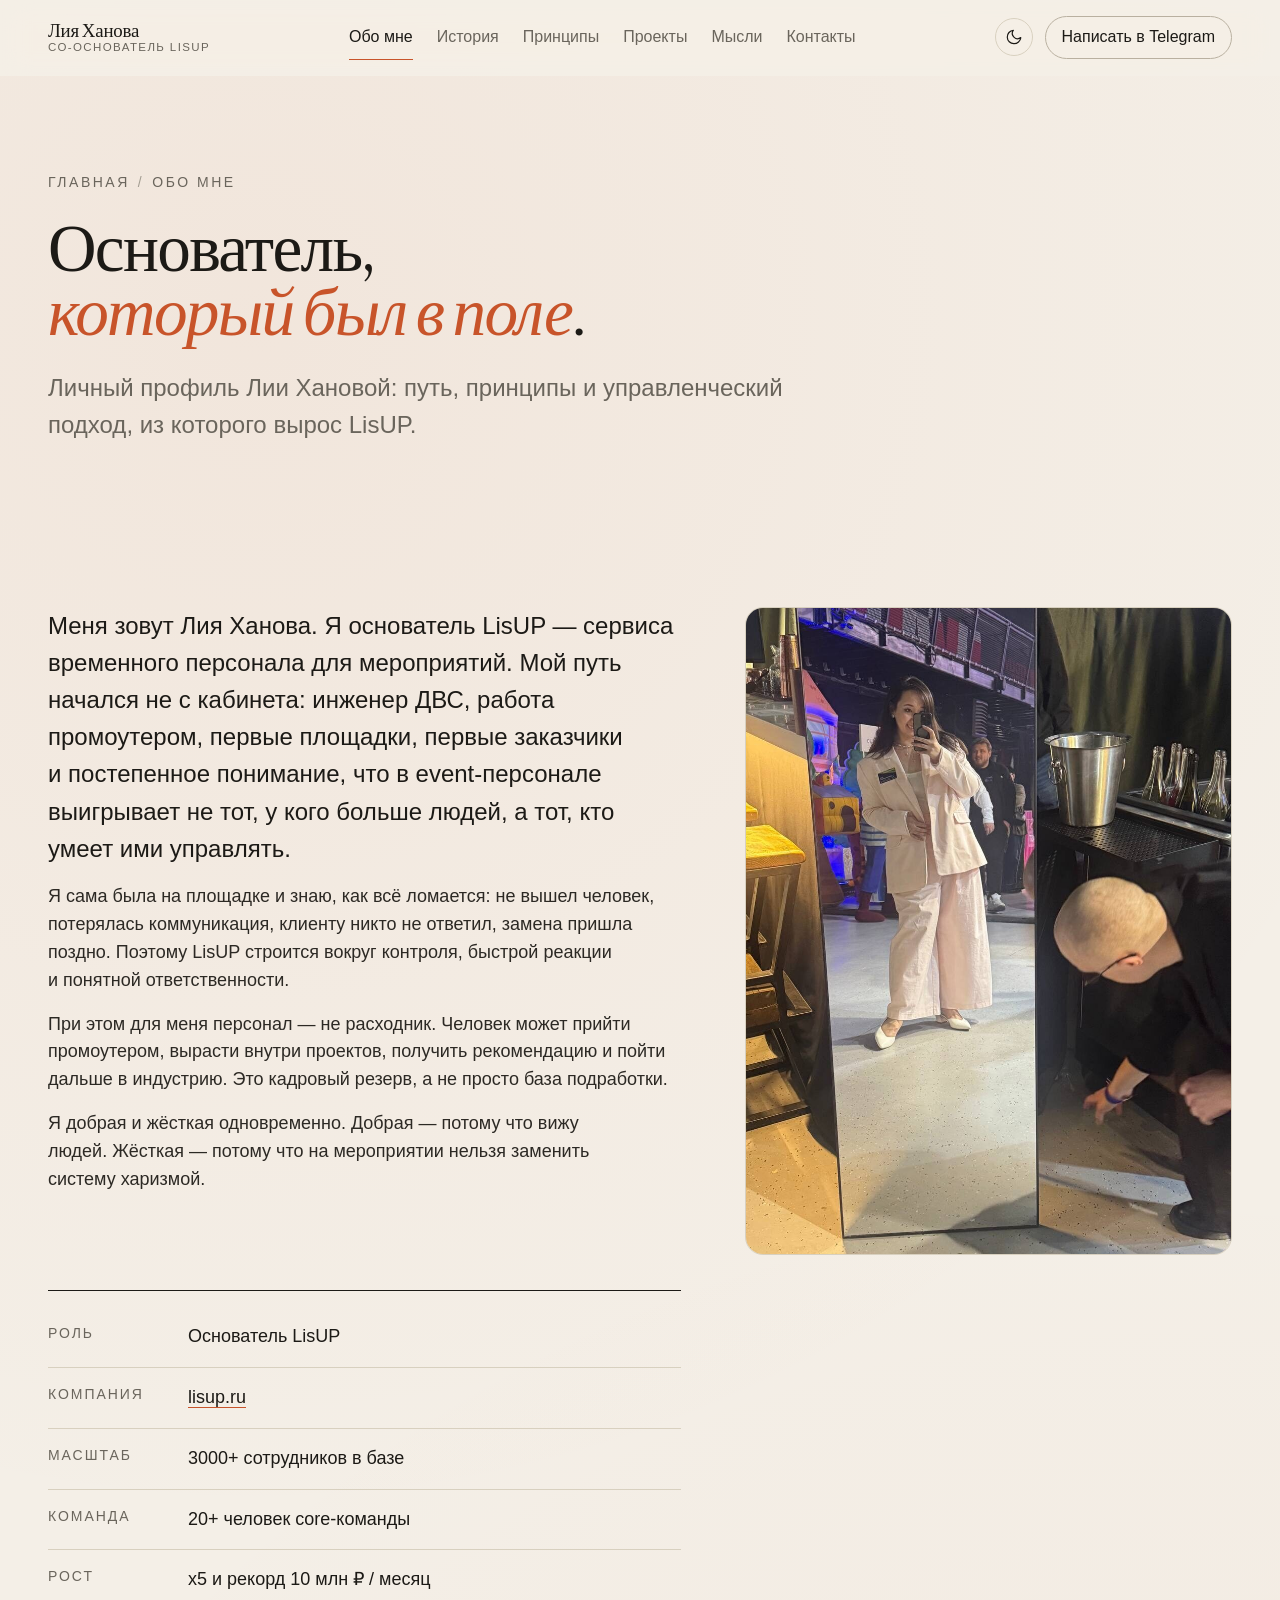
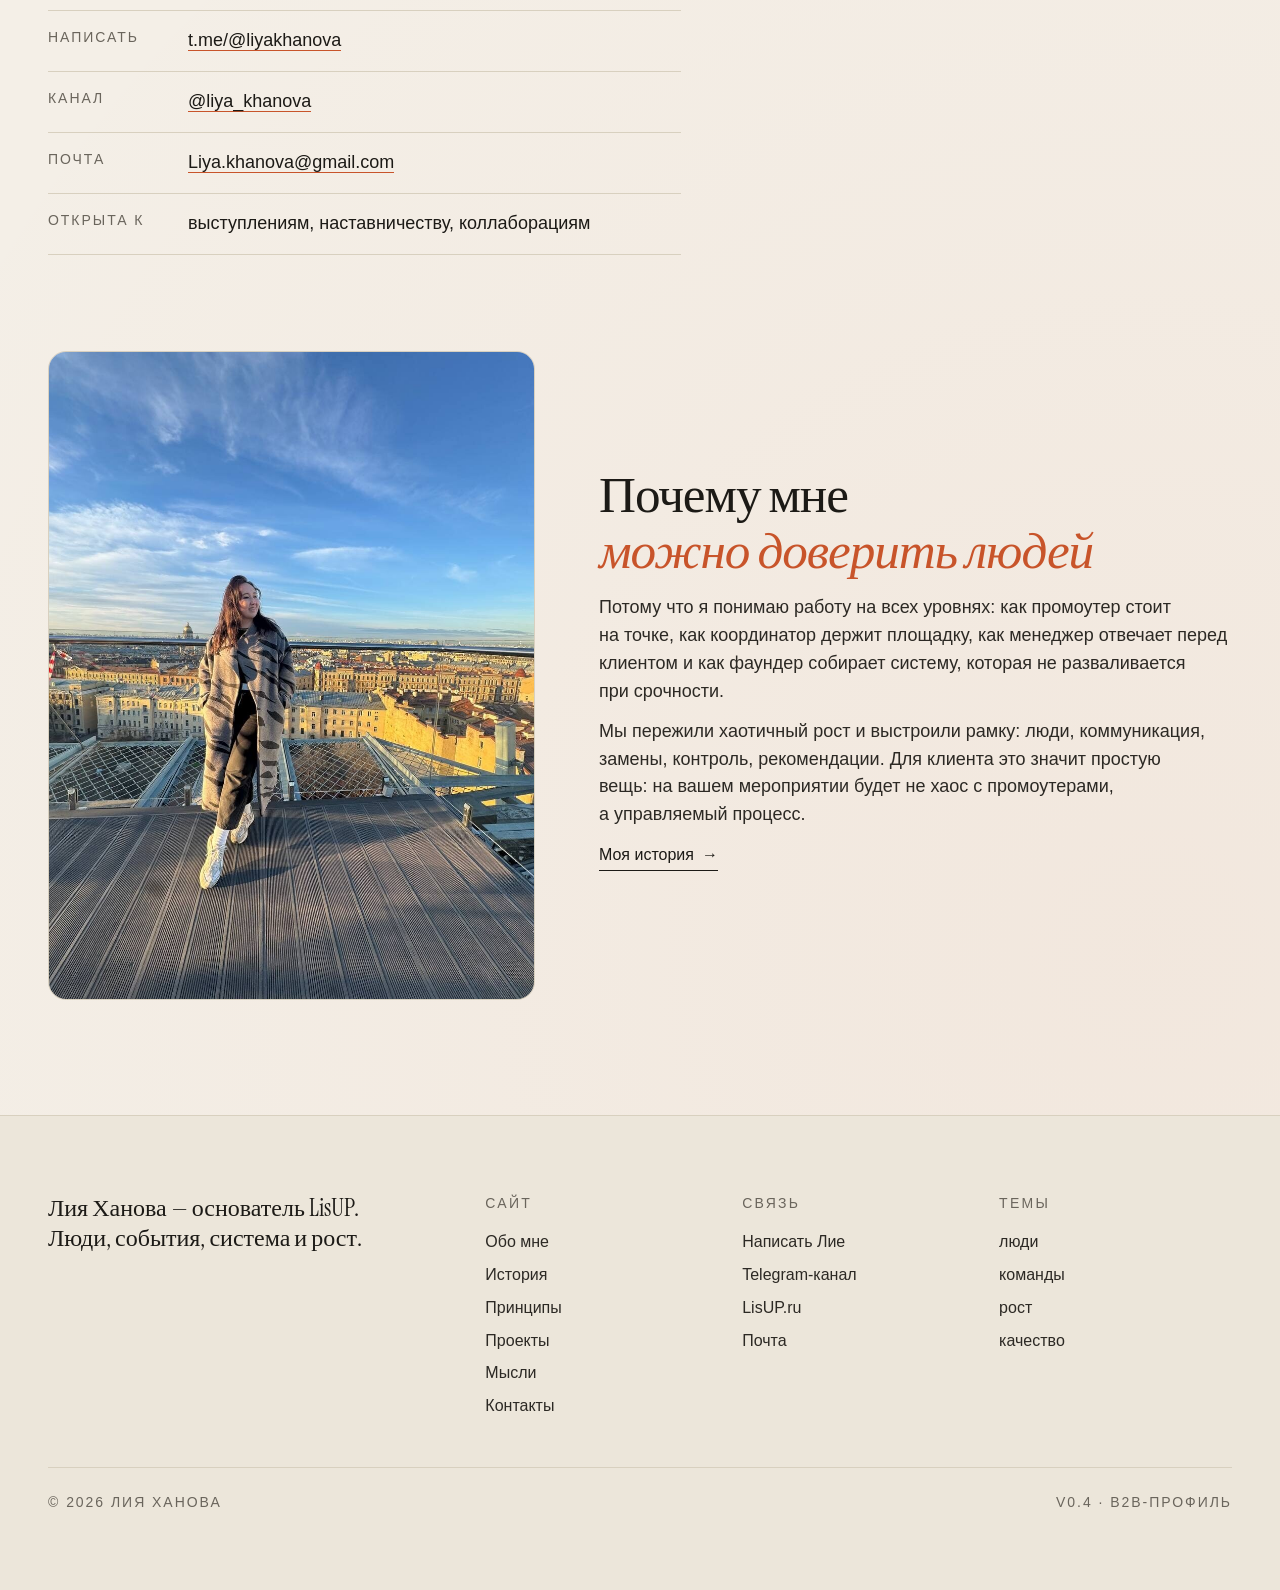
==== commit b927666c: "Update about.html" ====
--- a/about.html
+++ b/about.html
@@ -4,10 +4,10 @@
     <meta charset="utf-8" />
     <meta name="viewport" content="width=device-width, initial-scale=1" />
     <title>Обо мне — Лия Ханова</title>
-    <meta name="description" content="Кто я: человек, руководитель и основатель LisUP. Личный профиль без резюме." />
+    <meta name="description" content="Кто я: человек, руководитель и со-основатель LisUP. Личный профиль без резюме." />
     <meta name="theme-color" content="#F4EFE7" />
     <meta property="og:title" content="Обо мне — Лия Ханова" />
-    <meta property="og:description" content="Кто я: человек, руководитель и основатель LisUP. Личный профиль без резюме." />
+    <meta property="og:description" content="Кто я: человек, руководитель и со-основатель LisUP. Личный профиль без резюме." />
     <meta property="og:type" content="profile" />
     <meta property="og:locale" content="ru_RU" />
     <meta property="og:image" content="assets/images/liya-hero-portrait.jpg" />
@@ -25,7 +25,7 @@
         "@context": "https://schema.org",
         "@type": "Person",
         "name": "Лия Ханова",
-        "jobTitle": "Основатель LisUP",
+        "jobTitle": "Со-основатель LisUP",
         "url": "https://lisup.ru",
         "email": "Liya.khanova@gmail.com",
         "sameAs": ["https://t.me/liyakhanova", "https://t.me/liya_khanova", "https://lisup.ru"],
@@ -40,7 +40,7 @@
       <a class="brand" href="index.html" aria-label="Лия Ханова, на главную">
         <span class="brand__text">
           <span class="brand__name">Лия Ханова</span>
-          <span class="brand__role">основатель LisUP</span>
+          <span class="brand__role">со-основатель LisUP</span>
         </span>
       </a>
 
